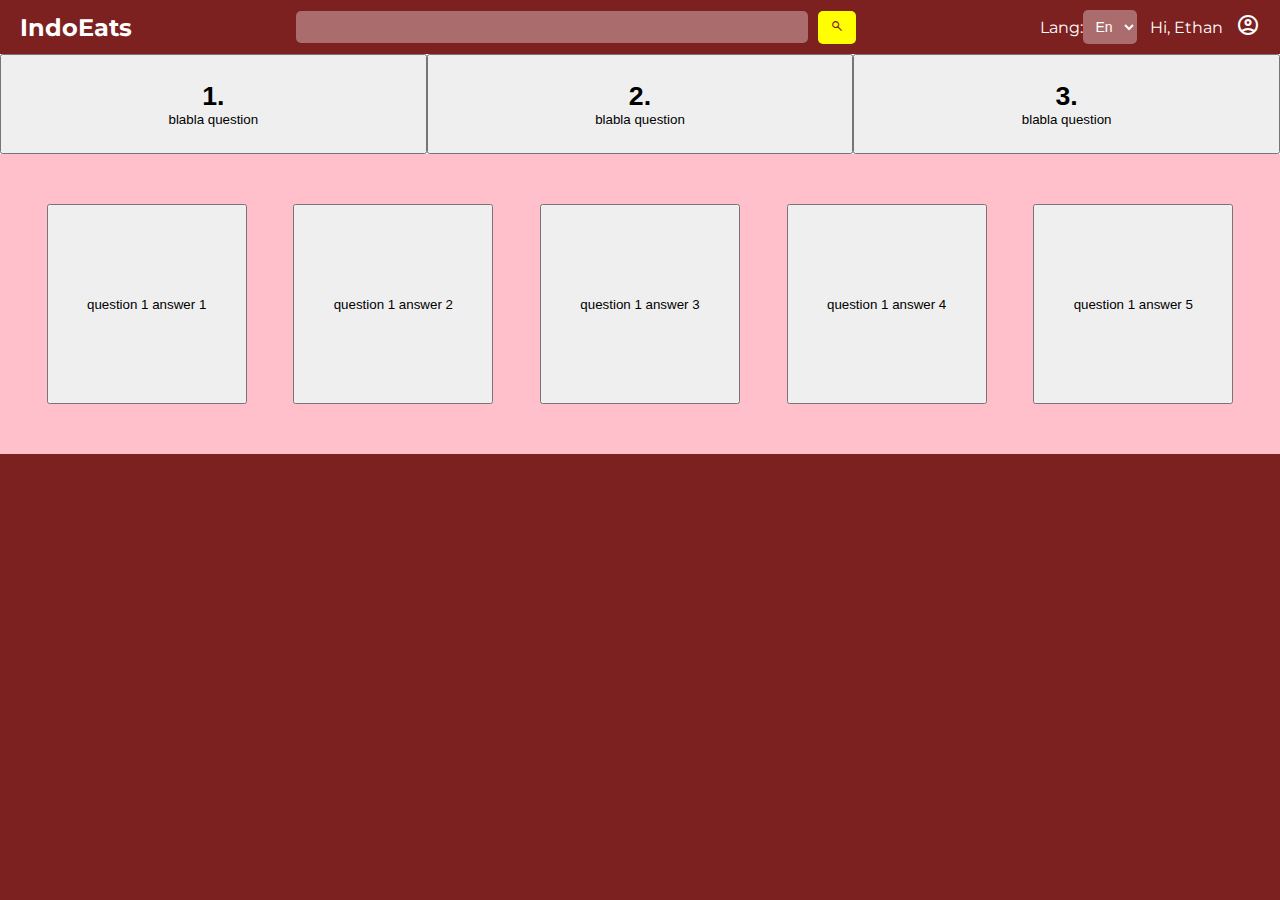
==== form.html @ bd165153 "friday commit" ====
<!DOCTYPE html>
<html lang="en">
<head>
    <meta charset="UTF-8">
    <meta name="viewport" content="width=device-width, initial-scale=1.0">
    <link rel="stylesheet" href="style.css">
    <link rel="preconnect" href="https://fonts.googleapis.com">
    <link rel="preconnect" href="https://fonts.gstatic.com" crossorigin>
    <link href="https://fonts.googleapis.com/css2?family=Montserrat:ital,wght@0,300;0,500;0,600;1,300&display=swap" rel="stylesheet">
    <link rel="stylesheet" href="https://fonts.googleapis.com/css2?family=Material+Symbols+Outlined:opsz,wght,FILL,GRAD@24,400,0,0" />
    <link rel="preconnect" href="https://fonts.googleapis.com">
    <link rel="preconnect" href="https://fonts.gstatic.com" crossorigin>
    <link href="https://fonts.googleapis.com/css2?family=Merriweather:wght@300&display=swap" rel="stylesheet">
    <script src="script.js"></script>
    <link rel="apple-touch-icon" sizes="180x180" href="assets/favicon/apple-touch-icon.png">
    <link rel="icon" type="image/png" sizes="32x32" href="assets/favicon/favicon-32x32.png">
    <link rel="icon" type="image/png" sizes="16x16" href="assets/favicon/favicon-16x16.png">
    <link rel="manifest" href="assets/favicon/site.webmanifest">
    <link rel="preconnect" href="https://fonts.googleapis.com">
    <link rel="preconnect" href="https://fonts.gstatic.com" crossorigin>
    <link rel="preconnect" href="https://fonts.googleapis.com">
    <link rel="preconnect" href="https://fonts.gstatic.com" crossorigin>
    <link href="https://fonts.googleapis.com/css2?family=Croissant+One&display=swap" rel="stylesheet">
    <link href="https://fonts.googleapis.com/css2?family=Montserrat&display=swap" rel="stylesheet">
    <link rel="stylesheet" href="https://fonts.googleapis.com/css2?family=Material+Symbols+Outlined:opsz,wght,FILL,GRAD@24,400,0,0" />
    <link rel="stylesheet" href="https://fonts.googleapis.com/css2?family=Material+Symbols+Outlined:opsz,wght,FILL,GRAD@24,400,0,0" />
    <link rel="stylesheet" href="https://fonts.googleapis.com/css2?family=Material+Symbols+Outlined:opsz,wght,FILL,GRAD@24,400,0,0" />
    <meta charset="UTF-8">
    <meta name="viewport" content="width=device-width, initial-scale=1.0">
    <title>Survey</title>

    
</head>
<body>
    <header>
        <nav class="navbar">
            <div class="logo">
                <a href="#" id="title-navbar">IndoEats</a>
            </div>
            <div class="search-box">
                <div class="search-input">
                    <input type="text">
                    <span class="placeholder-fade"></span>
                </div>
                <button type="submit" class="search-button">
                    <span class="material-symbols-outlined">search</span>
                </button>
            </div>
            <div class="language-switcher">
                <label for="language-toggle">Lang:</label>
                <select id="language-toggle">
                    <option value="en">En</option>
                    <option value="es">Es</option>
                    <option value="fr">Fr</option>
                </select>
                <div class="navbar-username">
                    <p> Hi, Ethan </p>
                    <p class="navbar-profile-pict"> 
                        <span class="material-symbols-outlined">
                            account_circle
                            </span>
                    </p>
                </div>
            </div>

        </nav>
    </header>

    <nav class="mobile-navbar-top">
        <div class="navbar-username">
            <p> Hi, Ethan </p>
            <p class="navbar-profile-pict"> 
                <span class="material-symbols-outlined">
                    account_circle
                    </span>
            </p>
        </div>
    </nav>
    
    <nav class="mobile-navbar-bottom">
        <div class="search-box">
            <div class="search-input">
                <input type="text">
                <span class="placeholder-fade"></span>
            </div>
            <button type="submit" class="search-button">
                <span class="material-symbols-outlined">search</span>
            </button>
        </div>
    </nav>

    <div class="questions">
        <button type="button" class="question-one" onclick="changequestion()">
            <h1>1.</h1>
            <p>blabla question</p>
        </button>
        <button type="button" class="question-two" onclick="changequestion2()">
            <h1>2.</h1>
            <p>blabla question</p>
        </button>
        <button type="button" class="question-three" onclick="changequestion3()">
            <h1>3.</h1>
            <p>blabla question</p>
        </button>
    </div>

    <div class="answers"">
        <button class="answer-one">question 1 answer 1</button>
        <button class="answer-two">question 1 answer 2</button>
        <button class="answer-three">question 1 answer 3</button>
        <button class="answer-four">question 1 answer 4</button>
        <button class="answer-five">question 1 answer 5</button>
    </div>

    

    <!-- beken form dewek, tpi pake backend gogole form, jadi kek kito beken text input dewek, gek pas kito submit data ny tu ke submit ke google form. ado caronyo tp ak lupo ak taro dmn
    
    skrng kw ejoke dulu la form biaso, gek ak cairke caro conenct ny ke google form. tek pocari sweat ak jadi males-->
</body>
</html>
---- style.css ----
/**
 * @author  IGS Web developer
 * @email ethanbastian11@gmail.com
 * @create date 2023-09-28 14:22:25
 */
/* Reset some default styles */
* {
    margin: 0;
    padding: 0;
    box-sizing: border-box;
}

/* Apply your color palette */
:root {
    --primary-red: #FF0000;
    --primary-yellow: #ffff00;
    --primary-orange: #FF8C00;
    --support-brown: #7c2020;
    --support-white: #FFFFFF;
    --support-gray: #c39393a8;
}

a {
    text-decoration: none;
  }
  
body { 
    background: var(--support-brown);
}

.home {
    /* Set the background image and its properties */
    background-image: url('assets/photo/home.png');
    background-size: cover; 
    background-position: center; 
    background-repeat: no-repeat; 
    width: 100%; 
    height: 100vh; 
    display: flex;
    flex-direction: column-reverse;
  }


.home h1 {
    font-family: 'Montserrat', sans-serif;
    font-size: 10vh;
    color: #ffffff;
    width: 65vh;
    text-shadow: 2px 2px 3px rgba(0, 0, 0, 1);
    padding-left: 2vw;
}

.home h2 {
    font-family: 'Montserrat', sans-serif;
    font-size: 5vh;
    color: #ffffff;
    text-shadow: 2px 2px 3px rgba(0, 0, 0, 1);
    padding-left: 2vw;
    padding-bottom: 1vh;
    width: 65vw;
}

.button {
    padding-left: 2vw;
    padding-bottom: 25vh;
}

#title-navbar{
    font-weight: bold !important ;
    font-family: 'Montserrat', sans-serif;
}

.language-switcher {
    display: flex;
    align-items: center;
}

#language-toggle {
    height:fit-content
}

.navbar-username { 
    padding-left: 1vw;
    display: flex;
    align-items: center;
}

.navbar-profile-pict {
    padding-left: 1vw;
    height: auto;
    width: auto;
}

#scroll-button {
    background-color: var(--primary-orange); /* Background color */
    color: #fff; /* Text color */
    padding: 10px 20px; /* Padding around the button text */
    border-radius: 5px; /* Add rounded corners */
    cursor: pointer; /* Change the cursor to a pointer on hover */
    font-size: 16px; /* Font size */
    text-shadow: 2px 2px 3px rgba(0, 0, 0, 1);
    transition: background-color 0.3s ease-in-out; 
    font-family: 'Montserrat', sans-serif;
    font-weight: bold;
}

#scroll-button:hover {
    background-color: var(--primary-orange); /* Change background color on hover */
}


/* Style the navbar */
.navbar {
    background-color: var(--support-brown);
    display: flex;
    justify-content: space-between;
    align-items: center;
    padding: 10px 20px;
    color: var(--support-white);
    font-family: 'Montserrat', sans-serif;
}

.mobile-navbar-top {
    display : none;
    background-color: var(--support-brown);
    justify-content: space-between;
    align-items: center;
    padding: 10px 20px;
    color: var(--support-white);
    font-family: 'Montserrat', sans-serif;
}

.mobile-navbar-bottom {
    display : none;
    background-color: var(--support-brown);
    justify-content: center;
    align-items: center;
    padding-top: 10px;
    padding-bottom: 10px;
    color: var(--support-white);
    font-family: 'Montserrat', sans-serif;
}

footer {
    height: 20vh;
    background-color: #7c2020;
    display: flex;
    flex-direction: row;
    font-family: 'Montserrat', sans-serif;
    align-items: end;
    padding-bottom: 1vh;
    
}

footer .left, .middle, .right{
    width: 100vw;
    flex-basis: 33.33%;
    padding-bottom: 0.5vh;
  }

footer .left{
    display: flex;
    flex-direction: column;
    align-items: flex-start;
    
    
}

footer .middle {
    display: flex;
    flex-direction: column;
    align-items: flex-start;
}

footer .right {
    display: flex;
    flex-direction: column;
    align-items: flex-start;

}

footer h2  {
    color:#ffffffc6;
    padding-left: 2vw;
}


footer ul li p {
    font-size: 1.5vw;
    display: flex;
    flex-direction: column;
    align-items: flex-start;
    color:#ffffff9c;
    padding-left: 2vw;
    list-style-type: none;
    
}

footer a {
    color:#ffffff9c;
}

footer ul li {
    list-style-type: none;
}

.mobile-footer {
    display:none ;
}


@media screen and (max-width: 600px) {

    .navbar {
        display: none;

    }
    .mobile-navbar-bottom {
        display: flex;
        align-items: center;
        position: fixed;
        bottom: 0px;
        margin: auto;
        height: 5vh;
        width: 100%;
        z-index: 100;
        
    }
    
    .desktop-footer {
        display: none;
    }

    .mobile-footer {
        display: flex;
        padding-bottom: 6vh;
        flex-direction: row;
        width: auto;
        height: auto
    }

    .mobile-footer .object-left {
        display: flex;
        flex-direction: column;
        width: 50vw;
    }

    .mobile-footer p {
        font-size: 2vh;
    }

    .mobile-navbar-top {
        display: flex; 
        height: 5vh;
        width: 100vw;
        z-index: 100;
        display: flex;
        position: fixed;
        top: 0;
    }

    .mobile-navbar-bottom .search-box .search-input input[type="text"] {
        width: 75vw; 
        padding-left: 1vw;
        padding-bottom: 0.5vh;
    }
    
    .mobile-navbar .search-box .search-button {
        padding-right: 1vw;
        padding-bottom: 0.5vh;
        padding-top: 0.5vh
    }

    .mobile-navbar-bottom .search-box {
        height: auto;
    }

    .home h1 {
        font-size: 15vw;
        width: 100vw;
    }

    .home h2 {
        font-size: 7.5vw;
        width: 75vw;
    }

    .home .button {
        padding-bottom: 9vh;
    }

    .mobile-navbar-top .navbar-username {
        padding-left: 0.5vw;
    }

    .rec{
        border-radius: 5px;
    }

}

/* Style the logo */
.logo a {
    text-decoration: none;
    color: var(--support-white);
    font-size: 24px;
}

/* Style the search box and language switcher */
.search-language {
    display: flex;
    align-items: center;
}

.search-box {
    margin-right: 20px;
}

.search-box input[type="text"] {
    padding: 8px;
    border: none;
    border-radius: 5px;
    font-size: 14px;
    width: 40vw;
    background-color: #c39393a8;
    border-radius: 5px;
    border-color: #FF0000;
}

.search-box input[type="text"]::placeholder {
    color: #ffffff; 
    font-family: 'Merriweather', serif;
}

/* Add transitions for smooth opacity changes to the placeholder span */
.placeholder-fade {
    opacity: 0;
    transition: opacity 0.5s ease-in-out;
    position: absolute;
    top: 0;
    left: 0;
    right: 0;
    bottom: 0;
    pointer-events: none; /* Prevent interaction with the span */
}

/* Style the search box container */
.search-box {
    display: flex;
    align-items: center; /* Vertically align items */
}

/* Style the search input */
.search-input {
    position: relative;
    flex-grow: 1; /* Allow the input to grow and take available space */
}

/* Style the search button */
.search-button {
    background: none; /* Remove button background */
    border: none; /* Remove button border */
    cursor: pointer;
    padding: 0; /* Remove button padding */
    margin-left: 10px; /* Adjust spacing between input and button */
}


.search-box button {
    background-color: var(--primary-yellow);
    border: none;
    border-radius: 5px;
    padding: 8px 12px;
    color: var(--support-brown);
    cursor: pointer;
    font-size: 14px;
}
.search-box button span {
    font-size: 14px;
  }

.language-switcher select {
    padding: 8px;
    border: none;
    border-radius: 5px;
    font-size: 14px;
    background-color: var(--support-gray);
    color: var(--support-white);
}

.recommendation-centerer {
    display: flex;
    width: 100%;
    justify-content: space-evenly;
    align-items: center;
    background-color: var(--support-brown);
    padding-bottom: 4vh;
}

.scroll-button-left, .scroll-button-right {
    width: 5vw;
    height: 200px;
    border: none;
    border-radius: 0px;
    background-color: #ffff005d;
    overflow: hidden;
    border-radius: 1vw;
}

.scroll-button-left:hover, .scroll-button-right:hover {
    transform: translateY(-10px); /* Lift up on hover */
    box-shadow: 0px 10px 20px rgba(0, 0, 0, 0.3); /* Add a shadow on hover */
}



.recommendation {
  display: flex;
  flex-direction: row;
  justify-content: flex-start;
  border: 10px var(--primary-yellow);
  position: relative;
  overflow-x: hidden;
  overflow-y: hidden;
  height: auto;
  max-width: 33.333vw;
  max-width: 33.333vw;
}


.rec {
    display: flex;
    flex-direction: column;
    border-radius: 5px;
    height: 300px;
    background-color: #ffffff48;
    width: 100%;
    min-width: 33.333vw;
    justify-content: center;
    align-items: center;
    transition: transform 0.3s ease-in-out, box-shadow 0.3s ease-in-out;
    z-index: 25;
    border-radius: 1vw;
}

.rec:hover {
    transform: translateY(-10px); /* Lift up on hover */
    box-shadow: 0px 10px 20px rgba(0, 0, 0, 0.3); /* Add a shadow on hover */
}

.rec-title {
    font-size: 20px;
    padding-top: 10px;
}


.line-break {
    width: 100%;
  }


.food-title {
    text-align: center;
    width: 100%;
    height: 60vh;
    padding: 30vh 0;
    background-color: pink;
}

.food-desc {
    width: 80%;
    margin: auto;
    padding: 5vh 0;
    font
}

.bg {
    width: 100%;
    background-color: var(--support-brown);
    height:35vh;
}


.main-desc {
    font-size: 10px;
}

.desc-img {
    border: 10px var(--support-brown);
    border-radius: 10px;
    width: 180px;
    height: auto;
}

.recommendation-header {
    display: absolute;
    flex-direction: column;
    width: 100%;
    justify-content: center;
    align-items: center;
    text-align: center;
    background-color: var(--support-brown);
    color: var(--support-white);
    letter-spacing: 5px;
    font-size: 1.5vh;
    font-family: 'Croissant One', cursive;
    padding-bottom: 20px;
    padding-top: 50px;
    z-index: 0;
}

.form-referer {
    display: absolute;
    flex-direction: column;
    width: 100%;
    justify-content: center;
    align-items: center;
    text-align: center;
    background-color: var(--support-brown);
    color: var(--support-white);
    letter-spacing: 2px;
    font-size: 1.8vh;
    font-family: 'Croissant One', cursive;
    padding-bottom: 20px;
    padding-top: 50px;
    z-index: 0;
}

.form-referer button {
    margin-top: 30px;
    height: 40px;
    width: 100px;
    border: none;
    border-radius: 5px;
    background-color: #ffff005d;
    font-family: 'Montserrat', sans-serif;
    font-weight: bolder;
}

.form-referer button:hover {
    transform: translateY(-10px); /* Lift up on hover */
    box-shadow: 0px 10px 20px rgba(0, 0, 0, 0.3); /* Add a shadow on hover */
}

.sub-home {
    /* Set the background image and its properties */
    background-image: url('assets/photo/home.png');
    background-size: cover; 
    background-position: center; 
    background-repeat: no-repeat; 
    width: 100%; 
    height: 70vh; 
    display: flex;
    flex-direction: row;
    justify-content: space-evenly;
  }

.sub-home h2 {
    font-family: 'Montserrat', sans-serif;
    font-size: 7vh;
    color: #ffffff;
    text-shadow: 2px 2px 3px rgba(0, 0, 0, 1);
    padding-left: 2vw;
    padding-bottom: 1vh;
    width: 65vw;
    margin: auto;
}

.sub-main {
    width: 100%;
    height: 60vh;
    background-color: #7c2020;
    display: flex;
    flex-direction: column;
    padding-bottom: ;
    color:  white;
    font-family: 'Dela Gothic One', cursive;
    text-align: center;
    padding-top: 20px;
}

.delivery {
    display: flex;
    height: auto;
    width: 500px;
    margin: auto;
    flex-direction: column;
    justify-content: space-between;
}


.delivery img {
    width: 150px;
    height: auto;
    margin:auto;
}

.delivery h1 {
    width: 180px;
    height: auto;
    margin:auto;
    color: white;
}

.sub-main ul {
    width: 200px;
    height: auto;
    margin:auto;
    color: white;
    text-decoration: none;
    text-align: center;
}
.places {
    width: 
}

@media screen and (max-width: 600px) {
    .sub-main {
        flex-direction: column;
        height: 90vh;
    }

    .sub-ul h1 {
        margin-right: 200px;
    }

    .sub-complicated {
        display: flex;
        flex-direction: column;
    }
}

.sub-main p {
    font-size: 20px;
    padding-bottom: 20px;
}

.sub-complicated {
    display: flex;
    margin-top: 10px;
}

.questions {
    display: flex;
    width: 100%;
    background-color: white;
    height: 100px;
}

.questions button {
    margin: auto;
    width: 33.333%;
    height: 100%;
}

.answers {
    display: flex;
    width: 100%;
    height: 300px;
    background-color: pink;
    align-items: center;
    justify-content: space-evenly;
}

.answers button {
    width: 200px;
    height: 200px;
}
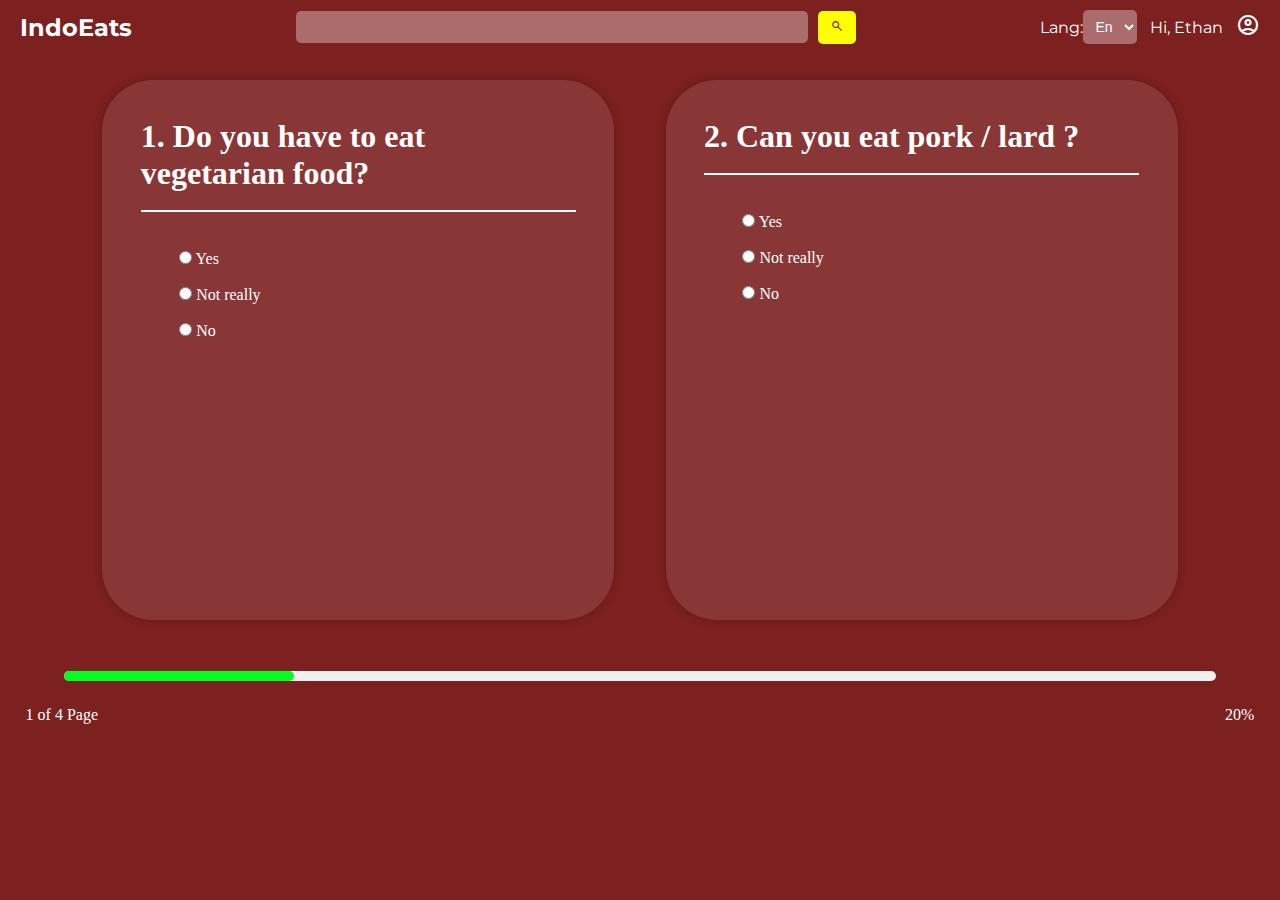
==== commit 4b86ae43: "new quiz page" ====
--- a/form.html
+++ b/form.html
@@ -89,33 +89,60 @@
         </div>
     </nav>
 
-    <div class="questions">
-        <button type="button" class="question-one" onclick="changequestion()">
-            <h1>1.</h1>
-            <p>blabla question</p>
-        </button>
-        <button type="button" class="question-two" onclick="changequestion2()">
-            <h1>2.</h1>
-            <p>blabla question</p>
-        </button>
-        <button type="button" class="question-three" onclick="changequestion3()">
-            <h1>3.</h1>
-            <p>blabla question</p>
-        </button>
+    <div class="quiz">
+        <div class="quiz-left">
+            <div class="question">
+                <h1>1. Do you have to eat vegetarian food?</h1>
+                <br>
+                <hr style="border: 1px solid #ffffff;">
+                <form class="awnser">
+                    <label>
+                        <input type="radio" name="answer" value="yes"> Yes
+                    </label>
+                    <br>
+                    <label>
+                        <input type="radio" name="answer" value="not-really"> Not really
+                    </label>
+                    <br>
+                    <label>
+                        <input type="radio" name="answer" value="no"> No
+                    </label>
+                </form>
+            </div>
+            
+        </div>
+        <div class="quiz-right">
+            <div class="question">
+                <h1>2. Can you eat pork / lard ?</h1>
+                <br>
+                <hr style="border: 1px solid #ffffff;">
+                <form class="awnser">
+                    <label>
+                        <input type="radio" name="answer" value="yes"> Yes
+                    </label>
+                    <br>
+                    <label>
+                        <input type="radio" name="answer" value="not-really"> Not really
+                    </label>
+                    <br>
+                    <label>
+                        <input type="radio" name="answer" value="no"> No
+                    </label>
+                </form>
+            </div>
+            
+        </div>
+    </div>
+    <div class="status">
+        <div class="statusbar">
+            <div class="progressbar"></div>
+        </div>
     </div>
 
-    <div class="answers"">
-        <button class="answer-one">question 1 answer 1</button>
-        <button class="answer-two">question 1 answer 2</button>
-        <button class="answer-three">question 1 answer 3</button>
-        <button class="answer-four">question 1 answer 4</button>
-        <button class="answer-five">question 1 answer 5</button>
+    <div class="bottom-stats">
+        <p>1 of 4 Page</p>
+        <p>20%</p>
     </div>
-
     
-
-    <!-- beken form dewek, tpi pake backend gogole form, jadi kek kito beken text input dewek, gek pas kito submit data ny tu ke submit ke google form. ado caronyo tp ak lupo ak taro dmn
-    
-    skrng kw ejoke dulu la form biaso, gek ak cairke caro conenct ny ke google form. tek pocari sweat ak jadi males-->
 </body>
 </html>--- a/style.css
+++ b/style.css
@@ -8,6 +8,153 @@
     margin: 0;
     padding: 0;
     box-sizing: border-box;
+}
+
+.status {
+    display: flex;
+    justify-content: center;
+    align-items: center;
+    flex-direction: column;
+}
+
+.bottom-stats {
+    display: flex;
+    color: #FFFFFF;
+    justify-content: space-between;
+    margin-left: 2vw;
+    margin-right: 2vw;
+
+}
+
+.statusbar {
+    display: flex;
+    margin: 2vw;
+    background-color: #f0f0f0;
+    height: 10px;
+    width: 90%;
+    border-radius: 2vh;
+}
+
+.progressbar {
+    background-color: #00ff22; /* Color of the progress bar */
+    height: 100%;
+    width: 20%; /* 20% represents one of the 8 pages */
+    border-radius: 2vh;
+}
+
+
+.awnser {
+    display: flex;
+    margin: 3vw;
+    flex-direction: column;
+    justify-content: flex-start;
+
+}
+
+.quiz {
+    display: flex;
+    justify-content: center;
+    align-items: center;
+    color: #FFFFFF
+}
+
+
+.quiz .quiz-left {
+    min-width: 40vw;
+    max-width: 40vw;
+    background-color: rgba(255, 255, 255, 0.1); /* Background color with transparency */
+    box-shadow: 0px 0px 10px rgba(0, 0, 0, 0.2); /* Box shadow for a floating effect */
+    border-radius: 4vw; /* Rounded corners for a glass-like appearance */
+    min-height: 60vh;
+    margin : 2vw;
+
+}
+
+
+.quiz .quiz-right {
+    min-width: 40vw;
+    max-width: 40vw;
+    background-color: rgba(255, 255, 255, 0.1); /* Background color with transparency */
+    box-shadow: 0px 0px 10px rgba(0, 0, 0, 0.2); /* Box shadow for a floating effect */
+    border-radius: 4vw; /* Rounded corners for a glass-like appearance */
+    min-height: 60vh;
+    margin : 2vw;
+}
+
+.question {
+    display: flex;
+    flex-direction: column;
+    margin: 3vw;
+}
+.category {
+    margin: 3vw;
+    display: flex;
+    flex-wrap: wrap;
+    max-width: 100vw;
+    height: max-content;
+    align-items: center;
+    justify-content: center;
+}
+
+.list-category {
+    display: flex;
+    flex-wrap: wrap;
+    background-color: rgba(255, 255, 255, 0.1); /* Background color with transparency */
+    box-shadow: 0px 0px 10px rgba(0, 0, 0, 0.2); /* Box shadow for a floating effect */
+    border-radius: 10px; /* Rounded corners for a glass-like appearance */
+    padding: 20px;
+    min-width: 95%;
+    justify-content: space-evenly;
+}
+
+.list-category .nasi {
+    display: flex;
+    min-width: 25%;
+    margin: 5px;
+    padding: 10px;
+    box-sizing: border-box;
+    align-items: center;
+    justify-content: center;
+}
+
+
+
+.recomendation {
+    display: flex;
+    justify-content: center;
+    align-items: center;
+    min-width: 60vw;
+    min-height: calc(max-content * 1.5);
+    flex-direction: column;
+    background-color: rgba(255, 255, 255, 0.2); /* Background color with transparency */
+    box-shadow: 0px 0px 10px rgba(0, 0, 0, 0.2); /* Box shadow for a floating effect */
+    border-radius: 10px; /* Rounded corners for a glass-like appearance */
+    padding: 20px;
+    color: #fff;
+
+}
+
+.rec-box-bottom {
+    overflow: auto;
+    border: 0.25px solid #ccc;
+    width: 90%;
+    height: 40vh;
+    
+}
+
+.recomendation-box-header {
+    display: flex;
+    justify-content: flex-start;
+    width: 100%;
+    flex-direction: column;
+    align-items: center;
+    height: 30%;
+    padding-bottom: 3vh;
+}
+
+.recomendation-box-bottom {
+    display: flex;
+    height: 50vh;
 }
 
 /* Apply your color palette */
@@ -434,8 +581,8 @@
     border-radius: 5px;
     height: 300px;
     background-color: #ffffff48;
-    width: 100%;
-    min-width: 33.333vw;
+    width: 25%;
+    min-width: 20vw;
     justify-content: center;
     align-items: center;
     transition: transform 0.3s ease-in-out, box-shadow 0.3s ease-in-out;
@@ -552,7 +699,8 @@
     height: 70vh; 
     display: flex;
     flex-direction: row;
-    justify-content: space-evenly;
+    justify-content: center;
+    text-align: center;
   }
 
 .sub-home h2 {
@@ -568,24 +716,23 @@
 
 .sub-main {
     width: 100%;
-    height: 60vh;
+    height: 40vh;
     background-color: #7c2020;
     display: flex;
     flex-direction: column;
-    padding-bottom: ;
+    justify-content: space-between;
     color:  white;
     font-family: 'Dela Gothic One', cursive;
     text-align: center;
     padding-top: 20px;
+    margin-bottom: 50px;
 }
 
 .delivery {
     display: flex;
     height: auto;
-    width: 500px;
-    margin: auto;
-    flex-direction: column;
-    justify-content: space-between;
+    width: auto;
+    flex-direction: column;
 }
 
 
@@ -614,10 +761,30 @@
     width: 
 }
 
+.recomendation-part {
+    display: flex; 
+    flex-direction: row;
+    min-height: max-content;
+    justify-content: space-between;
+    align-items: center;
+}
+
+
+
+.scroll-button-left  {
+    margin: 2vw;
+}
+
+.scroll-button-right {
+    margin: 2vw;
+}
+
+
 @media screen and (max-width: 600px) {
     .sub-main {
         flex-direction: column;
-        height: 90vh;
+        height: 70vh;
+        margin-bottom: 10vh;
     }
 
     .sub-ul h1 {
@@ -635,9 +802,18 @@
     padding-bottom: 20px;
 }
 
+.sub-desc {
+    display: flex;
+    justify-content: center;
+    width: 80%;
+    text-align: center;
+    margin: auto;
+}
+
 .sub-complicated {
     display: flex;
     margin-top: 10px;
+    justify-content: space-evenly;
 }
 
 .questions {
@@ -665,4 +841,11 @@
 .answers button {
     width: 200px;
     height: 200px;
-}+}
+
+.ingredient-list {
+    height: 200px;
+    max-height: 200px;
+    overflow: auto;
+}
+
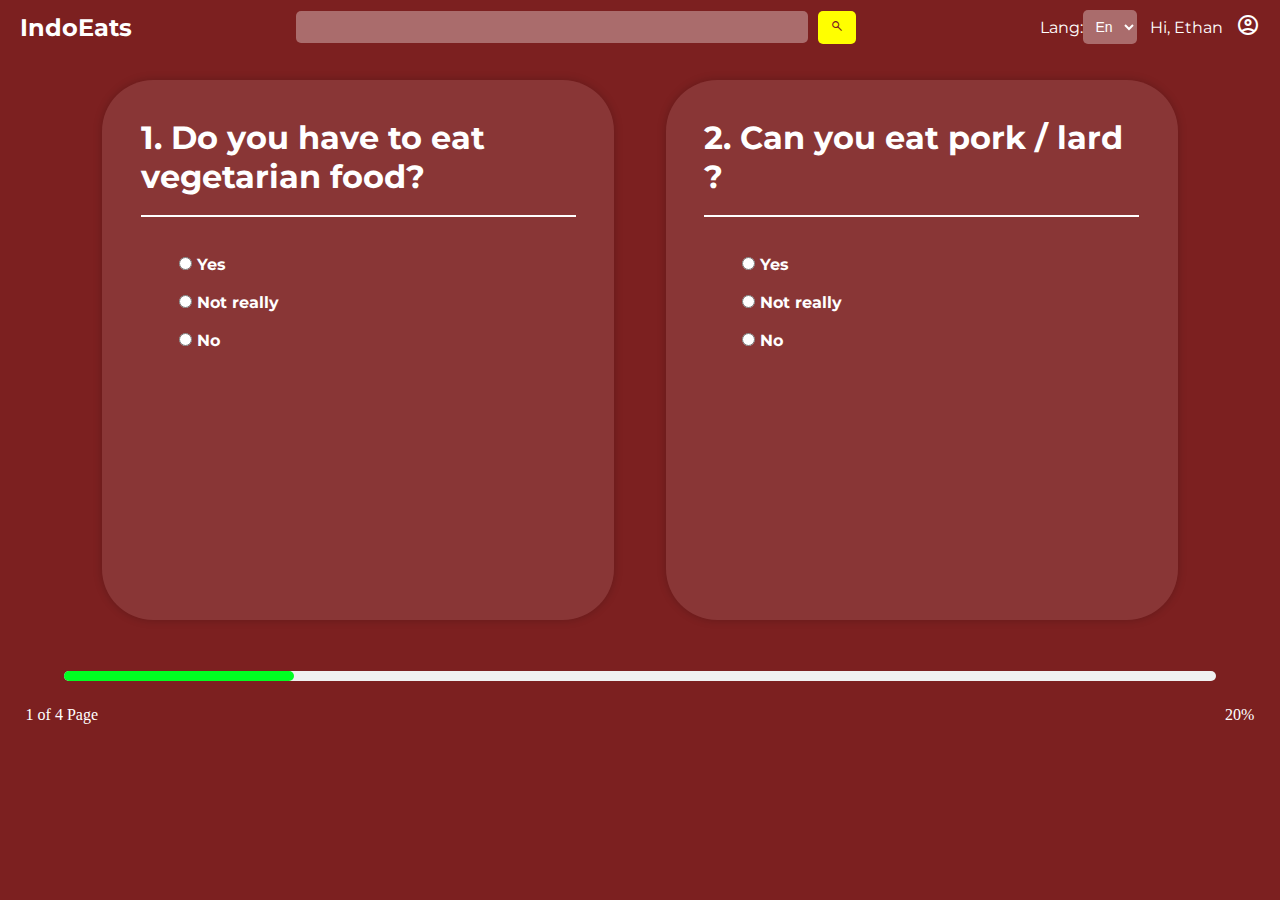
==== commit 1248439c: "major fix" ====
--- a/form.html
+++ b/form.html
@@ -31,7 +31,7 @@
 
     
 </head>
-<body>
+<body class="form">
     <header>
         <nav class="navbar">
             <div class="logo">
--- a/style.css
+++ b/style.css
@@ -52,12 +52,17 @@
 }
 
 .quiz {
+    font-weight: bold !important ;
+    font-family: 'Montserrat', sans-serif;
     display: flex;
     justify-content: center;
     align-items: center;
     color: #FFFFFF
 }
 
+.mobile-button {
+    display: none;
+}
 
 .quiz .quiz-left {
     min-width: 40vw;
@@ -442,6 +447,49 @@
 
     .rec{
         border-radius: 5px;
+    }
+
+    .scroll-button-left{
+        display: none;
+    }
+
+    .scroll-button-right{
+        display: none;
+    }
+
+
+
+    .recomendation {
+        width: 100%;
+
+    }
+
+    .mobile-button {
+        display: flex !important;
+        justify-content: center;
+        align-items: center;
+    }
+
+    .rec {
+        min-width: 150% !important;
+        padding-bottom: 1vh;
+    }
+
+    .bottom-stats {
+        padding-bottom: 8vh;
+    }
+
+    .quiz {
+        display: flex;
+        flex-direction: column;
+        padding-top: 8vh;
+        
+    }
+
+    .quiz-left , .quiz-right {
+        width : 80vw !important;
+        margin: 2vh !important;
+        max-width: none !important;
     }
 
 }
@@ -579,7 +627,7 @@
     display: flex;
     flex-direction: column;
     border-radius: 5px;
-    height: 300px;
+    height: max-content;
     background-color: #ffffff48;
     width: 25%;
     min-width: 20vw;
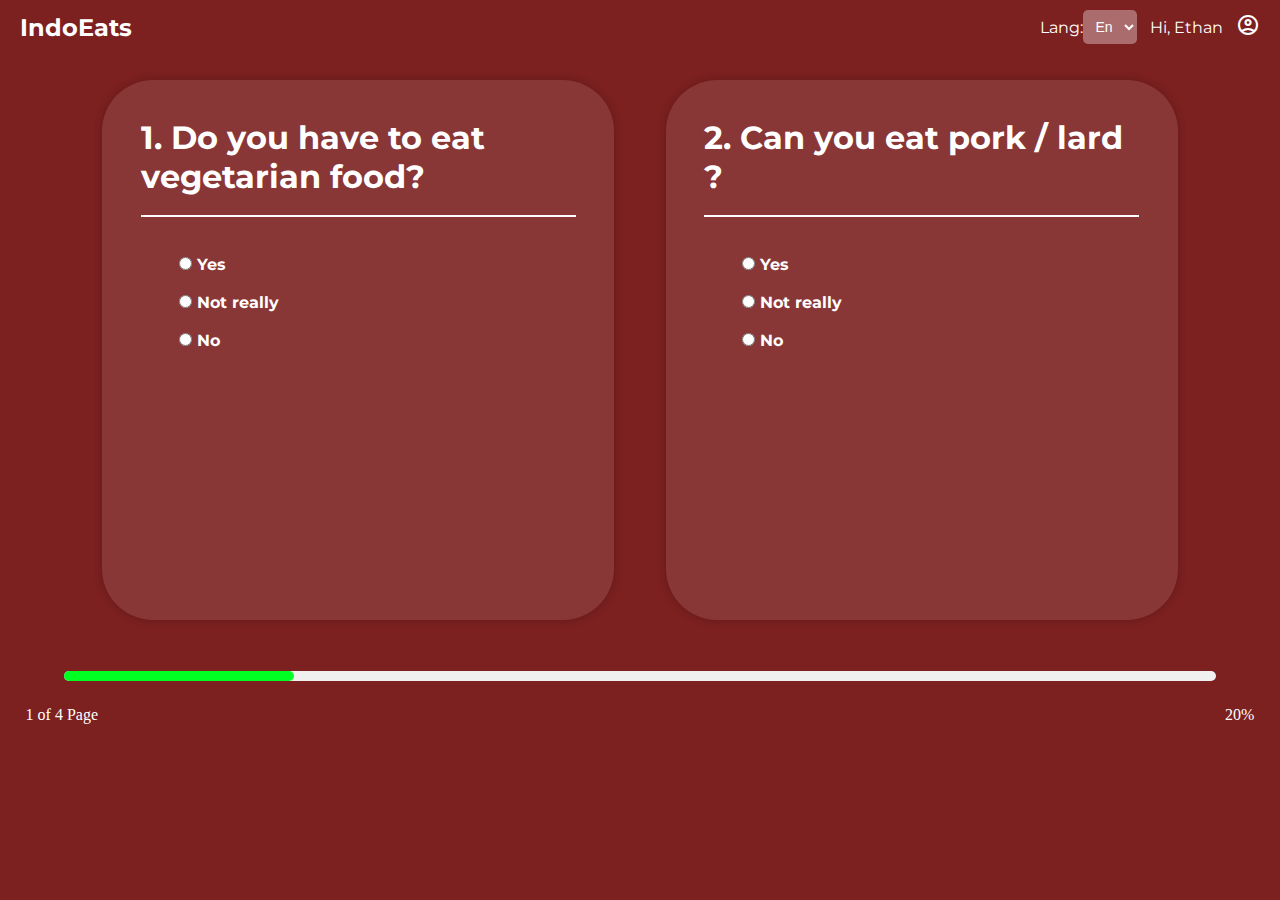
==== commit 813dca5f: "update rec list" ====
--- a/form.html
+++ b/form.html
@@ -35,9 +35,9 @@
     <header>
         <nav class="navbar">
             <div class="logo">
-                <a href="#" id="title-navbar">IndoEats</a>
+                <a href="index.html" id="title-navbar">IndoEats</a>
             </div>
-            <div class="search-box">
+            <!-- <div class="search-box">
                 <div class="search-input">
                     <input type="text">
                     <span class="placeholder-fade"></span>
@@ -45,7 +45,7 @@
                 <button type="submit" class="search-button">
                     <span class="material-symbols-outlined">search</span>
                 </button>
-            </div>
+            </div> -->
             <div class="language-switcher">
                 <label for="language-toggle">Lang:</label>
                 <select id="language-toggle">
--- a/style.css
+++ b/style.css
@@ -99,6 +99,7 @@
     height: max-content;
     align-items: center;
     justify-content: center;
+    flex-direction: column;
 }
 
 .list-category {
@@ -112,17 +113,25 @@
     justify-content: space-evenly;
 }
 
-.list-category .nasi {
+.list-category {
     display: flex;
     min-width: 25%;
-    margin: 5px;
+    margin: 1px;
     padding: 10px;
     box-sizing: border-box;
     align-items: center;
     justify-content: center;
 }
 
-
+.nasi {
+    display: flex;
+    margin: auto;
+    padding: 7.5px;
+    box-sizing: border-box;
+    align-items: center;
+    justify-content: center;
+    flex: 0 0 calc(32% - 10px);
+}
 
 .recomendation {
     display: flex;
@@ -360,12 +369,33 @@
     display:none ;
 }
 
+.category {
+    color: white;
+}
+
+.rec {
+    color: white;
+}
+
+.rec p {
+    font-size: 17px;
+}
+
+.rec img {
+    width: 18vw;
+    height: auto;
+}
+
 
 @media screen and (max-width: 600px) {
+
+
+    .nasi {
+        width: 80%;
+    }
 
     .navbar {
         display: none;
-
     }
     .mobile-navbar-bottom {
         display: flex;
@@ -447,6 +477,7 @@
 
     .rec{
         border-radius: 5px;
+
     }
 
     .scroll-button-left{
@@ -490,10 +521,29 @@
         width : 80vw !important;
         margin: 2vh !important;
         max-width: none !important;
-    }
-
-}
-
+        max-height: none;
+        height: max-content !important;
+    }
+
+}
+
+/* williammmm, jingok proposal kito sdh bagus niannn 
+BTW yg di ss cuma versi web ny, yg hape ny kalo minta di lampirke baru lampirke. 
+
+maapkela kalo ak beken kw sengsaro nian ckny wkwkwkwk. benerin lah dulu versi ny buat web yang nasgor, ak ganti ganti dulu ini pake foto makanan/ asset ny sdh ak siapin*/
+
+@media screen and (max-width: 610px) {
+    .list-category {
+        display: flex;
+        flex-direction: column;
+        margin: auto;
+        justify-content: center;
+    }
+
+    .rec p {
+        font-size: 25px;
+    }
+}
 /* Style the logo */
 .logo a {
     text-decoration: none;
@@ -623,19 +673,22 @@
 }
 
 
+
 .rec {
     display: flex;
     flex-direction: column;
     border-radius: 5px;
     height: max-content;
     background-color: #ffffff48;
-    width: 25%;
-    min-width: 20vw;
+    width: 32%;
+    min-width: 25vw;
     justify-content: center;
     align-items: center;
     transition: transform 0.3s ease-in-out, box-shadow 0.3s ease-in-out;
     z-index: 25;
     border-radius: 1vw;
+    min-height: 25.55vh;
+    max-height: 25.55vh;
 }
 
 .rec:hover {
@@ -832,7 +885,7 @@
     .sub-main {
         flex-direction: column;
         height: 70vh;
-        margin-bottom: 10vh;
+        margin-bottom: 20vh;
     }
 
     .sub-ul h1 {
@@ -897,3 +950,40 @@
     overflow: auto;
 }
 
+
+.rec-new {
+    display: flex;
+    flex-direction: row;
+    justify-content: center;
+    margin: auto;
+    width: max-content;
+    height: max-content;
+    border-radius: 2vw;
+    background-color: rgba(144, 1, 1, 0.5); /* Background color with transparency */
+    box-shadow: 0px 0px 10px rgba(0, 0, 0, 0.2);
+    color: #FFFFFF
+}
+
+
+.rec-left, .rec-right img{
+    margin: auto;
+    justify-content: center;
+    vertical-align: middle;
+    width: 180px;
+    height: 116.757px;
+}
+
+.rec-right img {
+    background-color: rgba(255, 255, 255, 0.1); /* Background color with transparency */
+    box-shadow: 0px 0px 10px rgba(0, 0, 0, 0.2);
+    border-radius: 2vw;
+    object-fit: cover;
+}
+
+/* right ny bagus tnpa padding. tlg apusi ini  */
+
+.rec-left {
+    align-items: center;
+    justify-content: center;
+    padding: 20px;
+}